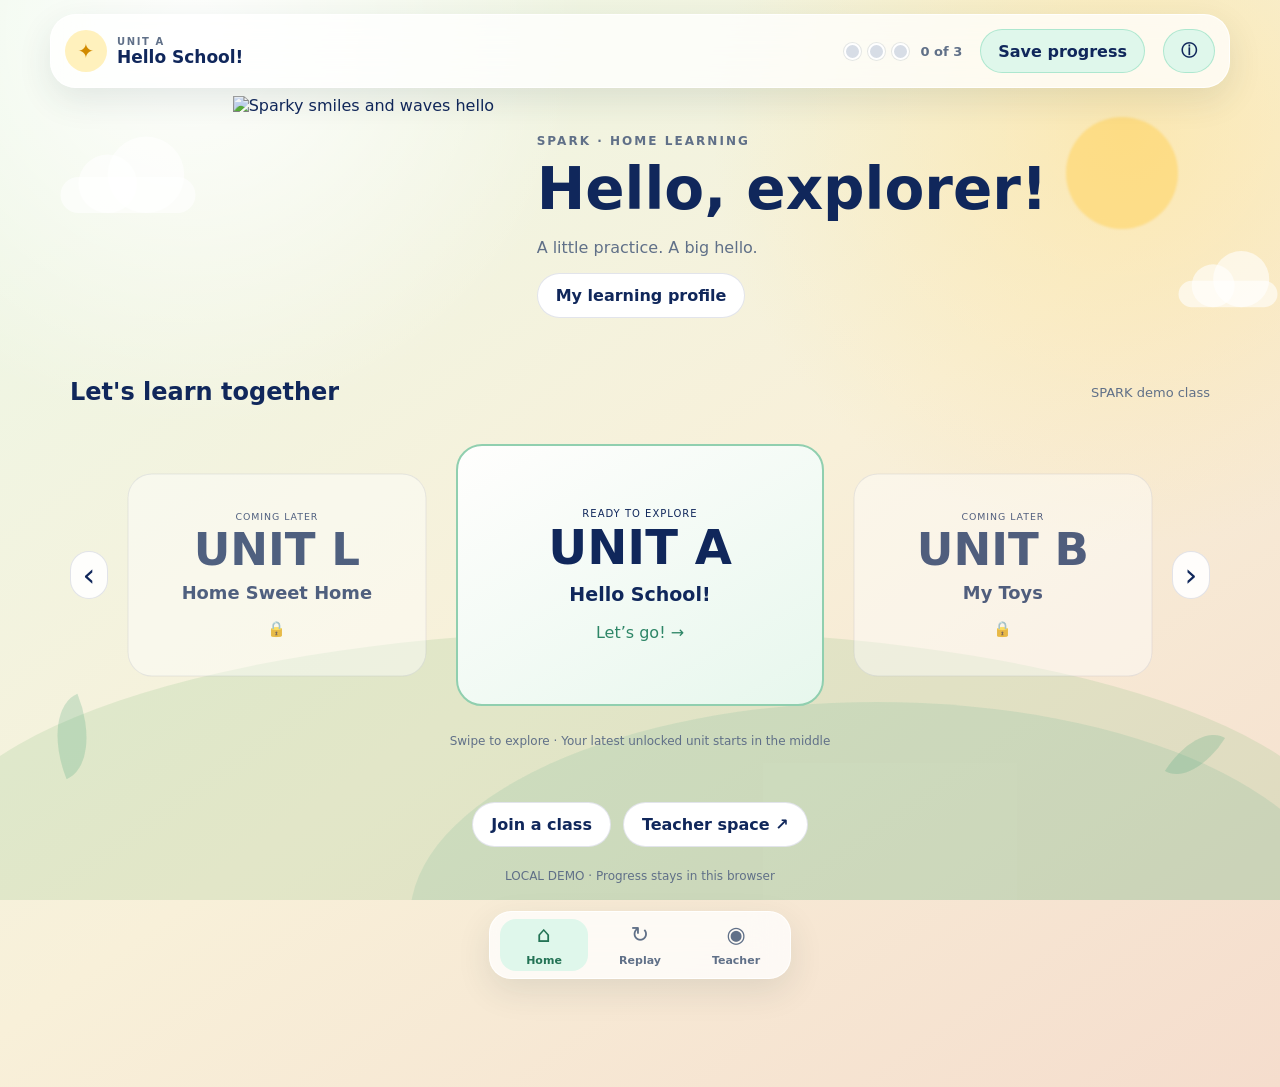
==== index.html @ 24f7409f "Publish SPARK Unit A home-learning demo" ====
<!doctype html>
<html lang="en">
<head>
  <meta charset="utf-8">
  <meta name="viewport" content="width=device-width, initial-scale=1">
  <meta name="theme-color" content="#eef8ef">
  <title>SPARK — Learn with Sparky</title>
  <link rel="stylesheet" href="styles.css">
</head>
<body>
  <main id="app" class="app" data-view="home">
    <div class="world" aria-hidden="true">
      <span class="sun"></span>
      <span class="cloud cloud-one"></span>
      <span class="cloud cloud-two"></span>
      <span class="leaf leaf-one"></span>
      <span class="leaf leaf-two"></span>
    </div>

    <header class="top-rail">
      <button id="backButton" class="icon-button back-button is-hidden" type="button" aria-label="Back to mission">←</button>
      <div class="unit-lockup">
        <span class="spark-dot" aria-hidden="true">✦</span>
        <div>
          <small>UNIT A</small>
          <strong>Hello School!</strong>
        </div>
      </div>
      <div class="mission-progress" aria-label="Mission progress">
        <div id="progressDots" class="progress-dots"></div>
        <span id="progressText">0 of 3</span>
      </div>
      <button id="saveProgressButton" class="level-pill" type="button">Save progress</button>
      <button id="levelButton" class="level-pill" type="button" aria-haspopup="dialog">ⓘ</button>
    </header>

    <div id="appStatus" class="app-status" role="status" aria-live="polite"></div>
    <section id="welcomeView" class="view welcome-view is-hidden" aria-labelledby="welcomeTitle">
      <div class="welcome-hero">
        <img src="assets/sparky_wave.png" alt="Sparky smiles and waves hello" class="welcome-sparky">
        <div><p class="eyebrow">SPARK · HOME LEARNING</p><h1 id="welcomeTitle">Hello, explorer!</h1><p>A little practice. A big hello.</p><button id="learnerButton" class="soft-button" type="button">My learning profile</button></div>
      </div>
      <div class="unit-section-heading"><h2>Let's learn together</h2><span id="classBadge">My practice</span></div>
      <div class="carousel-shell"><button id="previousUnit" class="carousel-arrow" aria-label="Previous unit">‹</button><div id="unitCarousel" class="unit-carousel" aria-label="Choose a unit"></div><button id="nextUnit" class="carousel-arrow" aria-label="Next unit">›</button></div>
      <p class="carousel-help">Swipe to explore · Your latest unlocked unit starts in the middle</p>
      <p id="unitNotice" class="subtle-note" role="status"></p>
      <div class="welcome-actions"><button id="joinClassButton" class="soft-button">Join a class</button><button id="teacherButton" class="soft-button">Teacher space ↗</button></div>
      <p class="demo-caption">LOCAL DEMO · Progress stays in this browser</p>
    </section>

    <section id="homeView" class="view home-view" aria-labelledby="homeTitle">
      <div class="mission-heading">
        <p class="eyebrow">UNIT A · HELLO SCHOOL!</p>
        <h1 id="homeTitle">What shall we<br>explore today?</h1>
        <p>Listen, look and speak. You can choose any activity first.</p>
      </div>

      <div class="zone-grid" aria-label="Unit A learning zones">
        <button class="zone-card zone-sound" type="button" data-open-view="sound">
          <span class="zone-number">1</span>
          <span class="zone-icon letter-icon" aria-hidden="true">N<span>n</span></span>
          <span class="zone-copy"><strong>Letters &amp; sounds</strong><small>Meet · listen · discover</small></span>
          <span class="zone-go">Start <span aria-hidden="true">→</span></span>
        </button>

        <button class="zone-card zone-word" type="button" data-open-view="wordReview">
          <span class="zone-number">2</span>
          <span class="mini-objects" aria-hidden="true">
            <img src="assets/book.png" alt="">
            <img src="assets/pencil.png" alt="">
            <img src="assets/bag.png" alt="">
          </span>
          <span class="zone-copy"><strong>Vocabulary</strong><small>Listen + find + say</small></span>
          <span class="zone-go">Start <span aria-hidden="true">→</span></span>
        </button>

        <button class="zone-card zone-talk" type="button" data-open-view="talk">
          <span class="zone-number">3</span>
          <img class="zone-sparky" src="assets/sparky_wave.png" alt="">
          <span class="zone-copy"><strong>Talk with Sparky</strong><small>Listen + speak + build</small></span>
          <span class="zone-go">Start <span aria-hidden="true">→</span></span>
        </button>
      </div>

      <div class="home-note"><span aria-hidden="true">☀</span> Short practice. Gentle feedback. No scores.</div>
    </section>

    <section id="soundView" class="view lesson-view is-hidden" aria-label="Letters and sounds">
      <div id="lettersWorkspace"></div>
      <div class="lesson-heading">
        <p class="eyebrow">STEP 1 OF 3</p>
        <h2 id="soundTitle">Sound Lab</h2>
        <p>Listen. Is it the letter name or the letter sound?</p>
      </div>
      <div class="task-surface sound-surface">
        <div class="sound-hero" aria-label="Uppercase N and lowercase n"><span class="letter-tile">N</span><span class="letter-tile letter-tile-lower">n</span></div>
        <div class="nest-cue" aria-label="A bird nest with three eggs" role="img">
          <svg viewBox="0 0 160 118" aria-hidden="true">
            <ellipse cx="58" cy="42" rx="19" ry="28" fill="#eaf7ff" stroke="#8fc8e8" stroke-width="4" transform="rotate(-10 58 42)"/>
            <ellipse cx="82" cy="37" rx="19" ry="29" fill="#fff8dc" stroke="#e6c96c" stroke-width="4"/>
            <ellipse cx="106" cy="43" rx="19" ry="28" fill="#eff7e8" stroke="#94c57a" stroke-width="4" transform="rotate(10 106 43)"/>
            <path d="M19 58 Q80 102 141 58 Q132 108 80 109 Q28 108 19 58Z" fill="#b66d35" stroke="#7f4725" stroke-width="5" stroke-linejoin="round"/>
            <path d="M25 65 Q79 91 136 64 M30 76 Q80 101 130 75 M39 88 Q81 105 121 87" fill="none" stroke="#e2a25b" stroke-width="6" stroke-linecap="round"/>
            <path d="M16 70 L50 55 M15 87 L53 72 M144 68 L111 55 M145 86 L108 73" fill="none" stroke="#7f4725" stroke-width="5" stroke-linecap="round"/>
          </svg>
          <b>nest</b>
        </div>
        <audio id="soundAudio" src="assets/phoneme_n.m4a" preload="auto"></audio>
        <button id="soundPromptButton" class="round-action listen-action" type="button"><span aria-hidden="true">🔊</span><strong>Listen</strong></button>
        <p id="soundPrompt" class="task-prompt">Tap Listen, then choose.</p>
        <div class="answer-row">
          <button class="answer-button" type="button" data-sound-answer="name"><span aria-hidden="true">👁</span><strong>Letter name</strong></button>
          <button class="answer-button" type="button" data-sound-answer="sound"><span aria-hidden="true">👂</span><strong>Letter sound</strong></button>
        </div>
        <div id="soundFeedback" class="feedback" role="status">We can try together.</div>
      </div>
    </section>

    <section id="wordReviewView" class="view word-review-view is-hidden" aria-labelledby="wordReviewTitle">
      <div class="word-review-heading">
        <p class="eyebrow">STEP 2 OF 3 · LOOK &amp; LISTEN</p>
        <h2 id="wordReviewTitle">Explore our school words</h2>
        <p id="wordReviewInstruction">Choose a picture to look inside.</p>
      </div>
      <div id="wordGroupChoices" class="word-group-choices" aria-label="Two word groups"></div>
      <button id="wordResumeButton" class="soft-button word-resume is-hidden" type="button">Continue where I left off →</button>
      <div id="wordGroupDetail" class="word-group-detail is-hidden">
        <div class="word-group-detail-top">
          <button id="wordGroupsBackButton" class="soft-button" type="button">← Both pictures</button>
          <div>
            <h3 id="wordGroupTitle">In my bag</h3>
          </div>
        </div>
        <div class="word-group-detail-body">
          <div id="wordGroupScene" class="word-group-scene"></div>
          <div id="wordReviewGrid" class="word-review-grid" aria-label="Words in this picture"></div>
        </div>
        <div class="word-review-action">
          <button id="startWordPracticeButton" class="primary-button" type="button">Let's practice! <span aria-hidden="true">→</span></button>
        </div>
      </div>
    </section>

    <section id="wordView" class="view lesson-view is-hidden" aria-labelledby="wordTitle">
      <div class="lesson-heading">
        <p class="eyebrow">STEP 2 OF 3</p>
        <h2 id="wordTitle">Vocabulary</h2>
        <p>Listen and find the picture.</p>
      </div>
      <div class="task-surface word-surface">
        <div class="practice-topline"><button id="wordPracticeBackButton" class="soft-button" type="button">← Both pictures</button><span id="wordSaveStatus" role="status"></span></div>
        <p id="wordRoundStatus" class="round-status">SET 1 OF 4 · WORD 1 OF 3</p>
        <button id="wordPromptButton" class="round-action word-listen" type="button"><span aria-hidden="true">🔊</span><strong>Listen</strong></button>
        <p id="wordPrompt" class="task-prompt">Listen, then tap the picture. Tap Listen to hear it again.</p>
        <div id="pictureOptions" class="picture-options" aria-label="Picture choices"></div>
        <div id="wordReveal" class="word-reveal is-hidden">
          <div class="word-reveal-picture"><img id="wordRevealImage" src="assets/book.png" alt="A bound book"><span class="word-success-tick" aria-hidden="true">✓</span></div>
          <strong id="wordRevealText">book</strong>
          <div class="word-record-controls">
            <button id="wordRecordButton" class="record-button" type="button"><span aria-hidden="true">●</span><strong>Record my word</strong></button>
            <button id="wordPlayRecordingButton" class="soft-button is-hidden" type="button">Play my voice</button>
            <span id="wordRecordStatus" role="status"></span>
          </div>
        </div>
        <div id="wordFeedback" class="feedback" role="status">Listen and find.</div>
        <button id="nextWordButton" class="soft-button word-next is-hidden" type="button">Next word <span aria-hidden="true">→</span></button>
        <button id="backToPicturesButton" class="soft-button word-next is-hidden" type="button">← See both pictures</button>
      </div>
    </section>

    <section id="talkView" class="view lesson-view is-hidden" aria-labelledby="talkTitle">
      <div class="lesson-heading">
        <p class="eyebrow">STEP 3 OF 3</p>
        <h2 id="talkTitle">Talk with Sparky</h2>
        <p>Look and listen. Then speak and build the answer.</p>
      </div>
      <div class="task-surface talk-surface">
        <div id="talkIntroStage" class="talk-stage">
          <div id="talkVideoChoices" class="talk-video-choices">
            <button class="talk-video-card" data-talk-frame="what"><video src="assets/talk_what.mp4#t=0.1" muted playsinline preload="metadata" tabindex="-1"></video><strong>What is it?</strong><span>It's a … <b>→</b></span></button>
            <button class="talk-video-card" data-talk-frame="not"><video src="assets/talk_not.mp4#t=0.1" muted playsinline preload="metadata" tabindex="-1"></video><strong>Help Sparky!</strong><span>It's not a … <b>→</b></span></button>
          </div>
          <div id="talkVideoDetail" class="is-hidden">
          <button id="backToVideos" class="soft-button">← Both videos</button>
          <video id="talkLessonVideo" class="talk-lesson-video" controls playsinline preload="metadata"></video>
          <div class="conversation-bubbles">
            <button id="questionBubble" class="speech-bubble dragon-bubble" type="button">What is it? <span aria-hidden="true">🔊</span></button>
            <button id="answerBubble" class="speech-bubble child-bubble" type="button">It's a book. <span aria-hidden="true">🔊</span></button>
          </div>
          <button id="playConversationButton" class="soft-button" type="button">🔊 Hear the conversation</button>
          <button id="startTalkQuestionButton" class="primary-button" type="button">Let's answer! →</button>
          </div>
        </div>
        <div id="talkQuestionStage" class="talk-stage is-hidden">
          <button id="talkQuestionBackButton" class="soft-button talk-stage-back" type="button">← Conversation</button>
          <p id="talkRoundStatus" class="eyebrow">WORD 1 OF 6 · LISTEN &amp; SPEAK</p>
          <h3 id="talkQuestionTitle">What is it?</h3>
          <img id="talkItemImage" class="talk-item-image" src="assets/book.png" alt="A bound book">
          <button id="replayTalkQuestionButton" class="soft-button" type="button">🔊 Hear the question again</button>
          <div id="talkQuestionRecordPanel" class="record-panel is-hidden">
            <button id="recordButton" class="record-button" type="button"><span aria-hidden="true">●</span><strong>Record my turn</strong></button>
            <button id="playRecordingButton" class="soft-button is-hidden" type="button">Play my voice</button>
          </div>
          <div class="talk-help"><button id="talkHintButton" class="hint-button" type="button" aria-label="Show a speaking hint" aria-expanded="false">💡</button><span id="talkHintText" class="is-hidden">It's a book.</span></div>
          <p id="recordStatus" class="talk-record-status" role="status"></p>
          <button id="startTalkBuilderButton" class="primary-button is-hidden" type="button">Build the answer →</button>
        </div>
        <div id="talkBuilderStage" class="talk-stage is-hidden">
          <button id="talkBuilderBackButton" class="soft-button talk-stage-back" type="button">← Speaking practice</button>
          <p id="talkBuilderRoundStatus" class="eyebrow">WORD 1 OF 6 · BUILD THE ANSWER</p>
          <div class="sentence-builder">
            <p id="talkBuilderPrompt">What is it?</p>
            <div id="sentenceLine" class="sentence-line" aria-live="polite"><span>Tap the words in order</span></div>
            <div id="chunkBank" class="chunk-bank">
              <button type="button" data-chunk="book.">book.</button>
              <button type="button" data-chunk="It's">It's</button>
              <button type="button" data-chunk="a">a</button>
            </div>
          </div>
          <div id="talkFeedback" class="feedback" role="status">Put the words in order.</div>
          <button id="talkNextButton" class="primary-button is-hidden" type="button">Next picture →</button>
        </div>
      </div>
    </section>

    <section id="completeView" class="view complete-view is-hidden" aria-labelledby="completeTitle">
      <div class="complete-card">
        <span class="complete-spark" aria-hidden="true">✦</span>
        <p class="eyebrow">UNIT A · HOME PRACTICE</p>
        <h2 id="completeTitle">Mission complete!</h2>
        <p>You listened, looked, built and spoke.</p>
        <div class="complete-badges"><span>N /n/</span><span>book</span><span>It's a book.</span></div>
        <button id="restartButton" class="primary-button" type="button">Practise again</button>
      </div>
    </section>

    <footer class="bottom-rail">
      <button type="button" data-nav="home" class="nav-button is-active"><span aria-hidden="true">⌂</span><small>Home</small></button>
      <button id="replayButton" type="button" class="nav-button"><span aria-hidden="true">↻</span><small>Replay</small></button>
      <button id="parentButton" type="button" class="nav-button"><span aria-hidden="true">◉</span><small>Teacher</small></button>
    </footer>

    <dialog id="infoDialog" class="info-dialog">
      <form method="dialog">
        <button class="dialog-close" type="submit" aria-label="Close">×</button>
        <p class="eyebrow">PROTOTYPE NOTE</p>
        <h2>About this demo</h2>
        <p>Progress, classes and recordings stay in this browser. Class codes demonstrate joining here; they do not sync other devices. Recordings can be reviewed by a teacher on this device. AI speaking scores are not enabled.</p>
        <p>Letter names need Chrome with Google UK English Male. Sounds use DOL recordings. Words and sentences use ElevenLabs. Videos retain their original supplied soundtrack. New voice files await listening review.</p>
        <button class="primary-button" type="submit">Got it</button>
      </form>
    </dialog>
    <dialog id="teacherDialog" class="teacher-dialog"><button id="closeTeacher" class="dialog-close" aria-label="Close teacher space">×</button><div id="teacherWorkspace"></div></dialog>
    <dialog id="profileDialog" class="info-dialog"><form id="profileForm"><button type="button" id="closeProfile" class="dialog-close" aria-label="Close">×</button><p class="eyebrow">LOCAL DEMO PROFILE</p><h2>Ready to explore?</h2><label>Your name<input id="learnerName" maxlength="40" required autocomplete="off" placeholder="e.g. Alex"></label><label>Class code <small>(optional)</small><input id="learnerClassCode" maxlength="12" autocomplete="off" placeholder="Ask your teacher"></label><p id="profileError" role="status"></p><p class="subtle-note">Use demo names only. Profiles and classes stay on this device.</p><button class="primary-button" type="submit">Let's go!</button></form></dialog>
  </main>

  <script defer src="audio_catalog.js"></script>
  <script defer src="demo.js"></script>
  <script defer src="app.js"></script>
</body>
</html>
---- styles.css ----
:root {
  --ink: #10275b;
  --muted: #607088;
  --cream: #fffaf0;
  --paper: rgba(255, 255, 255, .9);
  --mint: #50c99a;
  --mint-soft: #dff7eb;
  --sky: #5cb5ee;
  --sky-soft: #e2f4ff;
  --gold: #f4be3f;
  --gold-soft: #fff1bd;
  --coral: #ff6f68;
  --coral-soft: #ffe3df;
  --line: rgba(16, 39, 91, .12);
  --shadow: 0 22px 56px rgba(52, 74, 76, .14);
  --rail-height: 74px;
}

/* V2: welcome, grouped learning, and local teacher review. */
.app-status { position: relative; z-index: 2; margin: 0 auto 8px; max-width: 1050px; text-align:center; color:#28795d; font-size:13px; }
.app-status:empty { display:none; }
.app-status.is-error { color:#a23b35; padding:10px; border-radius:12px; background:#fff0e9; }
.welcome-view { display:flex; flex-direction:column; max-width:1140px; margin:auto; gap:12px; }
.welcome-hero { display:flex; justify-content:center; align-items:center; gap:24px; }
.welcome-sparky { width:clamp(160px,24vw,280px); height:260px; object-fit:contain; }
.welcome-hero h1 { font-size:clamp(32px,5vw,58px); line-height:1.1; margin:10px 0; }
.welcome-hero p { color:var(--muted); }
.unit-section-heading { display:flex; align-items:center; justify-content:space-between; gap:15px; }
.unit-section-heading h2 { font-size:24px; margin:10px 0; }
#classBadge { font-size:13px; color:var(--muted); }
.carousel-shell { display:flex; gap:10px; align-items:center; }
.carousel-arrow { flex:0 0 38px; width:38px; height:48px; border:1px solid var(--line); border-radius:24px; color:var(--ink); background:var(--paper); font-size:32px; cursor:pointer; }
.unit-carousel { flex:1; min-width:0; display:grid; grid-template-columns:1fr 1.16fr 1fr; gap:20px; align-items:center; padding-block:16px; touch-action:pan-y; }
.unit-card { color:var(--ink); border:1px solid var(--line); border-radius:26px; background:rgba(255,255,255,.6); min-height:216px; padding:22px 12px; display:flex; flex-direction:column; align-items:center; justify-content:center; cursor:pointer; opacity:.72; transform:scale(.94); transition:transform .25s,background .25s; }
.unit-card.is-center { opacity:1; min-height:262px; transform:scale(1); background:linear-gradient(150deg,#fffefd,#e7f7ed); border:2px solid #90cfaf; }
.unit-card.is-locked.is-center { border-color:#c8cfd5; background:#f1f2ed; }
.unit-card-status { font-size:10px; letter-spacing:1px; }
.unit-card>strong { font-size:48px; font-weight:600; line-height:1.2; white-space:nowrap; }
.unit-card h3 { font-size:19px; margin:6px 0 18px; }
.unit-card>span:last-child { color:#2e8667; }
.carousel-help,.demo-caption { text-align:center; margin:0; font-size:12px; color:var(--muted); }
.welcome-actions { display:flex; gap:12px; justify-content:center; margin:10px 0; }
.subtle-note { color:var(--muted); font-size:13px; line-height:1.5; }
#unitNotice { text-align:center; min-height:20px; margin:0; }
.zone-sparky { height:180px; width:180px; object-fit:contain; }
@media(min-width:800px) and (max-height:850px) {
  .welcome-view { gap:6px; }
  .welcome-sparky { height:170px; width:200px; }
  .welcome-hero h1 { font-size:44px; }
  .unit-carousel { padding-block:6px; }
  .unit-card { min-height:160px; padding:12px; }
  .unit-card.is-center { min-height:190px; }
  .unit-card>strong { font-size:48px; }
  .unit-card h3 { margin-bottom:10px; }
  .welcome-actions { margin:4px; }
}
#soundView { display:block; }
#soundView > :not(#lettersWorkspace) { display:none; }
#lettersWorkspace { max-width:1050px; margin:auto; }
#lettersWorkspace>.lesson-heading { text-align:center; margin-bottom:20px; }
.letter-grid { display:grid; grid-template-columns:repeat(4,minmax(0,1fr)); gap:18px; margin-top:30px; }
.letter-choice { min-height:165px; background:var(--paper); border:1px solid var(--line); border-radius:24px; color:var(--ink); display:flex; flex-direction:column; justify-content:center; gap:15px; cursor:pointer; }
.letter-choice strong { font-size:58px; font-weight:600; }
.letter-choice strong span { margin-left:12px; color:#438c86; }
.letter-choice small { color:var(--muted); }
.phonics-card { display:flex; flex-direction:column; align-items:center; gap:22px; margin:22px auto; padding:36px 24px; background:rgba(255,255,255,.72); border:1px solid white; border-radius:30px; text-align:center; }
.phonics-card .sound-hero { display:flex; gap:28px; font-size:110px; font-weight:600; }
.phonics-card h3 { margin:0; font-size:28px; }
.letter-audio-actions { display:flex; gap:14px; flex-wrap:wrap; justify-content:center; }
.letter-options { display:grid; grid-template-columns:repeat(3,minmax(0,1fr)); gap:18px; width:min(650px,100%); }
.letter-option { min-height:120px; border-radius:24px; border:2px solid var(--line); background:#fff; color:var(--ink); font-size:32px; cursor:pointer; }
.letter-option.is-correct { background:var(--mint-soft); border-color:var(--mint); color:#207052; }
.letter-option.is-wrong-shake { border-color:#e45b60; background:#ffe8e8; animation:wrong-picture-shake .44s ease-in-out both; }
.phonics-card .round-action { background:#389bcf; }
.letter-option:disabled { opacity:1; }
#talkView { display:block; max-width:1100px; margin:auto; }
#talkView>.lesson-heading { text-align:center; margin-bottom:22px; }
#talkView>.lesson-heading > p:last-child { margin-inline:auto; max-width:550px; }
#talkView>.lesson-heading h2 { font-size:clamp(32px,4vw,48px); }
#talkView .talk-surface { min-height:0; padding:24px; }
.chunk-bank,.sentence-line { flex-wrap:wrap; }
.zone-card>.zone-sparky { align-self:center; justify-self:center; }
@media(max-width:650px) { .zone-card>.zone-sparky { grid-column:1; grid-row:1 / 3; width:110px; height:150px; } }
.talk-video-choices { display:grid; grid-template-columns:1fr 1fr; gap:24px; width:100%; }
.talk-video-card { padding:10px; border:1px solid var(--line); border-radius:24px; background:#fff; display:flex; flex-direction:column; gap:10px; color:var(--ink); cursor:pointer; text-align:left; overflow:hidden; }
.talk-video-card video { display:block; width:100%; aspect-ratio:4/3; object-fit:cover; border-radius:16px; pointer-events:none; background:#eee8d7; }
.talk-video-card strong { padding-inline:10px; font-size:24px; }
.talk-video-card span { padding:0 10px 14px; color:var(--muted); }
.talk-video-card span b { float:right; }
#talkVideoDetail { width:100%; display:flex; flex-direction:column; gap:18px; align-items:center; }
#backToVideos { align-self:flex-start; }
.talk-lesson-video { width:100%; max-height:480px; border-radius:20px; background:#15283d; }
.conversation-bubbles { gap:20px; width:100%; }
.speech-bubble { max-width:60%; }
.teacher-dialog { color:var(--ink); width:min(920px,94vw); max-height:88dvh; overflow:auto; border:1px solid var(--line); border-radius:26px; padding:34px; background:#f6faf6; }
dialog::backdrop { background:rgba(18,37,57,.35); backdrop-filter:blur(7px); }
.teacher-dialog h2 { font-size:30px; }
.teacher-toolbar { display:flex; align-items:end; gap:16px; margin:24px 0; }
.teacher-toolbar label { flex:1; }
dialog label { display:flex; flex-direction:column; gap:8px; margin-bottom:16px; color:var(--ink); }
dialog input,dialog select { min-width:0; font:inherit; color:var(--ink); padding:12px; border-radius:12px; border:1px solid var(--line); background:#fff; }
.class-code { display:flex; justify-content:space-between; align-items:center; gap:20px; padding:18px 22px; background:#e0f4e9; border-radius:18px; }
.class-code small,.class-code strong { display:block; }
.class-code strong { font-size:28px; letter-spacing:3px; }
.teacher-units { padding:18px 0; border-bottom:1px solid var(--line); }
.teacher-units summary { cursor:pointer; }
dialog .unlock-row { display:flex; flex-direction:row; align-items:center; margin-top:18px; }
.learner-row { width:100%; display:grid; grid-template-columns:1fr 2fr auto; gap:15px; align-items:center; background:#fff; color:var(--ink); border:1px solid var(--line); border-radius:14px; padding:16px; margin-bottom:8px; cursor:pointer; text-align:left; }
.learner-row span { font-size:13px; }
.work-row { display:grid; grid-template-columns:1fr auto; gap:8px; padding:14px 0; border-bottom:1px solid var(--line); font-size:13px; }
.work-row small { grid-column:1 / -1; color:var(--muted); }
.teacher-dialog .dialog-close { position:sticky; top:0; float:right; }
@media(max-width:650px) {
  .welcome-hero { gap:4px; } .welcome-sparky { width:130px; height:180px; } .welcome-hero h1 { font-size:30px; }
  .welcome-hero .eyebrow { font-size:10px; } .welcome-hero p { font-size:14px; }
  .unit-section-heading h2 { font-size:19px; } .unit-section-heading { align-items:start; flex-direction:column; gap:0; }
  .carousel-shell { gap:2px; } .carousel-arrow { flex-basis:24px; width:24px; font-size:24px; }
  .unit-carousel { gap:5px; } .unit-card { padding:14px 4px; border-radius:16px; min-height:175px; }
  .unit-card.is-center { min-height:205px; } .unit-card>strong { font-size:clamp(16px,4.5vw,28px); }
  .unit-card h3 { font-size:12px; } .unit-card-status { font-size:7px; letter-spacing:0; } .unit-card>span:last-child { font-size:12px; }
  .letter-grid { grid-template-columns:repeat(3,minmax(0,1fr)); gap:10px; } .letter-choice { min-height:125px; } .letter-choice strong { font-size:40px; }
  .phonics-card { padding:25px 12px; } .phonics-card h3 { font-size:23px; } .letter-options { gap:8px; } .letter-option { min-height:90px; font-size:24px; }
  .talk-video-choices { gap:10px; } .talk-video-card { border-radius:16px; padding:7px; } .talk-video-card strong { font-size:17px; padding:0 4px; } .talk-video-card span { padding:0 4px 8px; font-size:12px; }
  .teacher-dialog { padding:20px; } .teacher-toolbar { flex-wrap:wrap; } .learner-row { grid-template-columns:1fr; gap:5px; } .class-code { padding:14px; gap:10px; } .class-code strong { font-size:22px; }
  .work-row { grid-template-columns:1fr; } .speech-bubble { font-size:16px; }
}

* { box-sizing: border-box; }

html,
body {
  min-width: 320px;
  min-height: 100%;
  margin: 0;
  background: #eaf6e8;
  color: var(--ink);
  font-family: "Avenir Next", Avenir, Nunito, system-ui, -apple-system, sans-serif;
}

button { font: inherit; }

button:focus-visible {
  outline: 4px solid rgba(16, 39, 91, .23);
  outline-offset: 3px;
}

.app {
  position: relative;
  min-height: 100dvh;
  overflow: hidden;
  padding: calc(var(--rail-height) + 22px) clamp(18px, 4vw, 64px) calc(var(--rail-height) + 34px);
  background:
    radial-gradient(circle at 15% 3%, rgba(255,255,255,.95), transparent 26%),
    radial-gradient(circle at 88% 12%, rgba(255,225,146,.55), transparent 28%),
    linear-gradient(145deg, #ebf8e8 0%, #f8f0d9 52%, #f5ddcd 100%);
}

.world { position: fixed; inset: 0; overflow: hidden; pointer-events: none; }

.world::before,
.world::after {
  content: "";
  position: absolute;
  left: -5%;
  right: -5%;
  bottom: -18%;
  height: 48%;
  border-radius: 50% 50% 0 0;
  background: rgba(129, 190, 124, .18);
}

.world::after { bottom: -26%; left: 32%; background: rgba(79, 172, 138, .14); }

.sun {
  position: absolute;
  top: 13%;
  right: 8%;
  width: 112px;
  aspect-ratio: 1;
  border-radius: 50%;
  background: rgba(255, 213, 101, .58);
  filter: blur(1px);
  animation: breathe 5s ease-in-out infinite;
}

.cloud { position: absolute; width: 180px; height: 48px; border-radius: 999px; background: rgba(255,255,255,.6); }
.cloud::before, .cloud::after { content: ""; position: absolute; bottom: 0; border-radius: 50%; background: inherit; }
.cloud::before { width: 78px; height: 78px; left: 24px; }
.cloud::after { width: 102px; height: 102px; right: 15px; }
.cloud-one { top: 19%; left: 3%; transform: scale(.75); }
.cloud-two { top: 30%; right: -3%; transform: scale(.55); }

.leaf { position: absolute; width: 42px; height: 75px; border-radius: 100% 0 100% 0; background: rgba(52, 156, 109, .2); }
.leaf-one { left: 4%; bottom: 14%; transform: rotate(-22deg); }
.leaf-two { right: 5%; bottom: 12%; transform: rotate(32deg) scale(.8); }

.top-rail,
.bottom-rail {
  position: fixed;
  z-index: 20;
  left: 50%;
  display: flex;
  align-items: center;
  border: 1px solid rgba(255,255,255,.85);
  background: rgba(255,255,255,.76);
  box-shadow: 0 12px 34px rgba(37, 62, 67, .11);
  backdrop-filter: blur(18px);
}

.top-rail {
  top: 14px;
  width: min(1180px, calc(100% - 28px));
  min-height: var(--rail-height);
  justify-content: space-between;
  gap: 18px;
  padding: 10px 14px;
  border-radius: 26px;
  transform: translateX(-50%);
}

.bottom-rail {
  bottom: 14px;
  min-width: 330px;
  justify-content: center;
  gap: 8px;
  padding: 7px 10px;
  border-radius: 22px;
  transform: translateX(-50%);
}

/* Navigation occupies its own space; it cannot cover Next or recording actions. */
.app .bottom-rail { position:relative; left:auto; bottom:auto; transform:none; width:fit-content; min-width:0; margin:28px auto 0; }
html { scroll-padding-top:110px; scroll-padding-bottom:30px; }

.unit-lockup { display: flex; align-items: center; gap: 10px; min-width: 190px; }
.unit-lockup small, .unit-lockup strong { display: block; }
.unit-lockup small { color: var(--muted); font-size: 10px; font-weight: 700; letter-spacing: .16em; }
.unit-lockup strong { font-size: 17px; font-weight: 600; }
.spark-dot { display: grid; place-items: center; width: 42px; height: 42px; border-radius: 50%; background: var(--gold-soft); color: #d18a00; font-size: 20px; }

.icon-button,
.level-pill,
.time-pill { min-height: 44px; border-radius: 999px; }
.icon-button { min-width: 44px; border: 1px solid var(--line); background: white; color: var(--ink); font-size: 24px; cursor: pointer; }
.time-pill { display: flex; align-items: center; gap: 7px; padding: 0 16px; background: var(--gold-soft); color: var(--ink); }
.level-pill { padding: 0 17px; border: 1px solid rgba(80,201,154,.35); background: var(--mint-soft); color: var(--ink); font-weight: 600; cursor: pointer; }

.mission-progress { display: flex; align-items: center; gap: 12px; margin-left: auto; }
.mission-progress > span { color: var(--muted); font-size: 13px; font-weight: 700; }
.progress-dots { display: flex; gap: 7px; }
.progress-dot { width: 17px; height: 17px; border: 2px solid white; border-radius: 50%; background: #d7dde6; box-shadow: 0 0 0 1px rgba(16,39,91,.1); transition: background .2s ease, transform .2s ease; }
.progress-dot.is-complete { background: var(--mint); transform: scale(1.05); }

.view { position: relative; z-index: 2; width: min(1180px, 100%); min-height: calc(100dvh - 204px); margin: 0 auto; }
.is-hidden { display: none !important; }

.home-view { display: flex; flex-direction: column; justify-content: center; gap: 20px; }
.mission-heading { text-align: center; }
.eyebrow { margin: 0 0 10px; color: #268663; font-size: 12px; font-weight: 700; letter-spacing: .17em; }
.mission-heading h1 { margin: 0 auto; max-width: 900px; font-size: clamp(42px, 4.6vw, 62px); font-weight: 600; letter-spacing: -.05em; line-height: .96; }
.mission-heading > p:last-child { max-width: 600px; margin: 12px auto 0; color: var(--muted); font-size: 17px; line-height: 1.5; }

.zone-grid { display: grid; grid-template-columns: repeat(3, 1fr); gap: 16px; }
.zone-card {
  position: relative;
  min-height: 350px;
  display: flex;
  flex-direction: column;
  align-items: center;
  justify-content: space-between;
  gap: 16px;
  padding: 24px 18px 20px;
  overflow: hidden;
  border: 1px solid rgba(255,255,255,.85);
  border-radius: 34px;
  box-shadow: var(--shadow);
  color: var(--ink);
  cursor: pointer;
  transition: transform .2s ease, border-color .2s ease;
}
.zone-card:hover { transform: translateY(-7px); }
.zone-card::after { content: ""; position: absolute; inset: 8px; border: 1px solid rgba(255,255,255,.65); border-radius: 27px; pointer-events: none; }
.zone-sound { background: linear-gradient(160deg, #e8faef, #bdebd2); }
.zone-word { background: linear-gradient(160deg, #fff8d7, #ffe39b); }
.zone-talk { background: linear-gradient(160deg, #edf8ff, #bfe6ff); }
.zone-number { align-self: flex-start; display: grid; place-items: center; width: 31px; height: 31px; border-radius: 50%; background: rgba(255,255,255,.76); font-size: 13px; font-weight: 700; }
.zone-copy { display: grid; gap: 4px; text-align: center; }
.zone-copy strong { font-size: clamp(23px, 2.1vw, 31px); font-weight: 600; letter-spacing: -.04em; }
.zone-copy small { color: var(--muted); font-size: 13px; }
.zone-go { width: 100%; min-height: 48px; display: flex; align-items: center; justify-content: center; gap: 10px; border-radius: 16px; background: rgba(255,255,255,.72); font-size: 15px; font-weight: 700; }
.letter-icon { display: flex; align-items: baseline; gap: 10px; color: var(--ink); font-size: 102px; font-weight: 700; letter-spacing: 0; line-height: 1; }
.letter-icon span { font-size: 79px; }

.mini-objects { height: 125px; display: flex; align-items: center; justify-content: center; }
.mini-objects img { width: 83px; height: 105px; object-fit: contain; filter: drop-shadow(0 12px 10px rgba(32,46,56,.08)); }
.mini-objects img:nth-child(2) { width: 60px; transform: rotate(5deg) translateY(8px); }
.mini-objects img:nth-child(3) { width: 90px; }

.dragon-mini { position: relative; width: 124px; height: 126px; border-radius: 47% 47% 45% 45%; background: #55cba6; border: 4px solid rgba(16,39,91,.08); }
.dragon-mini::before, .dragon-mini::after { content: ""; position: absolute; top: 34px; width: 28px; height: 37px; border-radius: 50%; background: white; border: 2px solid rgba(16,39,91,.08); }
.dragon-mini::before { left: 32px; } .dragon-mini::after { right: 32px; }
.dragon-mini i::before, .dragon-mini i::after { content: ""; position: absolute; top: 46px; width: 11px; height: 15px; border-radius: 50%; background: var(--ink); z-index: 1; }
.dragon-mini i::before { left: 41px; } .dragon-mini i::after { right: 41px; }
.dragon-mini b::before, .dragon-mini b::after { content: ""; position: absolute; top: -16px; width: 29px; height: 40px; border-radius: 70% 10% 70% 10%; background: var(--gold); }
.dragon-mini b::before { left: 22px; transform: rotate(-31deg); } .dragon-mini b::after { right: 22px; transform: rotate(121deg); }
.dragon-mini em { position: absolute; left: 50%; bottom: 30px; width: 45px; height: 24px; border-bottom: 5px solid white; border-radius: 50%; transform: translateX(-50%); }

.home-note { display: flex; justify-content: center; gap: 8px; color: var(--muted); font-size: 13px; }

.word-review-view { padding: 22px 0 44px; }
.word-review-heading { text-align: center; }
.word-review-heading h2 { margin: 0; font-size: clamp(34px, 4vw, 54px); font-weight: 600; letter-spacing: -.045em; }
.word-review-heading > p:last-child { margin: 8px 0 0; color: var(--muted); font-size: 17px; }
.word-group-choices { display: grid; grid-template-columns: repeat(2, minmax(0, 1fr)); gap: 20px; margin: 28px auto 0; }
.word-group-choice { display: block; min-width: 0; padding: 10px; border: 2px solid rgba(255,255,255,.9); border-radius: 28px; background: rgba(255,255,255,.88); box-shadow: var(--shadow); color: var(--ink); text-align: left; cursor: pointer; transition: transform .18s ease, border-color .18s ease; }
.word-group-choice:hover { transform: translateY(-4px); border-color: var(--mint); }
.word-group-choice-footer { display: flex; align-items: center; justify-content: space-between; gap: 12px; padding: 12px 12px 5px; }
.word-group-choice-footer strong { font-size: clamp(21px, 2.5vw, 30px); font-weight: 600; }
.word-group-choice-footer small { color: var(--muted); font-size: 14px; font-weight: 600; white-space: nowrap; }
.annotated-scene { position: relative; width: 100%; aspect-ratio: 1.77; overflow: hidden; border-radius: 20px; background: #e7e9dd; }
.annotated-scene > img { display: block; width: 100%; height: 100%; object-fit: cover; }
.annotated-scene > svg { position: absolute; z-index: 1; inset: 0; width: 100%; height: 100%; pointer-events: none; }
.annotated-scene line { stroke: white; stroke-width: 3; paint-order: stroke; filter: drop-shadow(0 1px 2px rgba(0,0,0,.65)); }
.annotated-scene circle { fill: var(--coral); stroke: white; stroke-width: 3; }
.scene-callout { position: absolute; z-index: 2; transform: translate(-50%, -50%); padding: 4px 8px; border: 1px solid white; border-radius: 999px; background: rgba(255,255,255,.94); box-shadow: 0 2px 6px rgba(16,39,91,.18); color: var(--ink); font-size: clamp(10px, 1vw, 14px); font-weight: 700; line-height: 1.1; white-space: nowrap; pointer-events: none; }
.word-group-detail { margin-top: 20px; }
.word-group-detail-top { width: min(100%, 920px); display: flex; align-items: center; justify-content: space-between; gap: 20px; margin: 0 auto 16px; }
.word-group-detail-top > div { text-align: right; }
.word-group-detail-top h3 { margin: 0; font-size: 27px; font-weight: 600; letter-spacing: -.03em; }
.word-group-detail-body { display: flex; flex-direction: column; align-items: center; gap: 20px; }
.word-group-scene { width: min(100%, 920px); min-width: 0; padding: 8px; border: 1px solid rgba(255,255,255,.9); border-radius: 28px; background: rgba(255,255,255,.8); box-shadow: var(--shadow); }
.word-review-grid { width: min(100%, 920px); display: flex; flex-wrap: wrap; justify-content: center; align-content: start; gap: 12px; }
.word-review-card { width: calc((100% - 24px) / 3); min-height: 160px; display: flex; flex-direction: column; align-items: center; justify-content: space-between; gap: 7px; padding: 10px 8px; border: 2px solid rgba(16,39,91,.08); border-radius: 22px; background: rgba(255,255,255,.88); color: var(--ink); cursor: pointer; transition: transform .18s ease, border-color .18s ease; }
.word-review-card:hover { transform: translateY(-3px); border-color: var(--sky); }
.word-review-card img { display: block; width: 100%; height: 112px; object-fit: contain; }
.word-review-card strong { font-size: 19px; font-weight: 600; line-height: 1.15; }
.word-review-action { display: flex; justify-content: center; margin-top: 22px; }
.word-review-action .primary-button { min-height: 58px; padding-inline: 28px; font-size: 17px; }

.lesson-view { display: grid; grid-template-columns: minmax(220px, .48fr) minmax(580px, 1.52fr); align-items: center; gap: clamp(26px, 5vw, 70px); }
.lesson-heading h2 { margin: 0; font-size: clamp(42px, 5vw, 68px); font-weight: 600; letter-spacing: -.05em; }
.lesson-heading > p:last-child { max-width: 330px; color: var(--muted); font-size: 18px; line-height: 1.5; }

.task-surface {
  position: relative;
  min-height: 590px;
  display: flex;
  flex-direction: column;
  align-items: center;
  justify-content: center;
  gap: 18px;
  padding: clamp(24px, 4vw, 48px);
  border: 1px solid rgba(255,255,255,.9);
  border-radius: 40px;
  background: rgba(255,255,255,.76);
  box-shadow: var(--shadow);
  backdrop-filter: blur(16px);
}
.task-surface::after { content: ""; position: absolute; inset: 9px; border: 1px solid rgba(80,201,154,.18); border-radius: 32px; pointer-events: none; }
.sound-surface { background: linear-gradient(145deg, rgba(255,255,255,.86), rgba(223,247,235,.86)); }
.word-surface { background: linear-gradient(145deg, rgba(255,255,255,.88), rgba(255,241,189,.8)); }
.talk-surface { padding-top: 30px; background: linear-gradient(145deg, rgba(255,255,255,.88), rgba(226,244,255,.83)); }

.sound-hero { display: flex; align-items: flex-end; justify-content: center; gap: clamp(16px, 2.4vw, 28px); color: var(--ink); font-size: clamp(110px, 15vw, 190px); font-weight: 700; letter-spacing: 0; line-height: .8; }
.letter-tile { text-align: center; }
.letter-tile-lower { font-size: .68em; }
.nest-cue { position: absolute; top: 38px; right: 48px; display: grid; place-items: center; width: 126px; transform: rotate(2deg); }
.nest-cue svg { width: 126px; height: auto; filter: drop-shadow(0 8px 8px rgba(75, 48, 26, .12)); }
.nest-cue b { margin-top: -2px; color: var(--muted); font-size: 13px; font-weight: 600; }

.round-action { position: relative; z-index: 2; min-width: 120px; min-height: 58px; display: inline-flex; align-items: center; justify-content: center; gap: 10px; border: 1px solid rgba(16,39,91,.1); border-radius: 999px; color: white; cursor: pointer; }
.round-action span { font-size: 24px; }
.listen-action { background: #34b983; }
.word-listen { background: var(--sky); }
.task-prompt { margin: 0; color: var(--muted); font-size: 16px; }
.round-status { position: relative; z-index: 2; margin: 0 0 -7px; padding: 7px 12px; border-radius: 999px; background: var(--sky-soft); color: #2875a7; font-size: 11px; font-weight: 700; letter-spacing: .13em; }

.answer-row, .picture-options, .record-panel, .chunk-bank { position: relative; z-index: 2; display: flex; align-items: center; justify-content: center; gap: 14px; }
.answer-button { min-width: 210px; min-height: 104px; display: grid; grid-template-columns: 56px 1fr; place-items: center; padding: 16px 22px; border: 2px solid rgba(16,39,91,.08); border-radius: 25px; background: white; color: var(--ink); cursor: pointer; }
.answer-button span { font-size: 34px; }
.answer-button strong { font-size: 20px; }
.answer-button.is-correct { border-color: var(--mint); background: var(--mint-soft); }
.answer-button.is-soft-wrong { border-color: var(--gold); background: var(--gold-soft); }

.soft-button, .speak-button { min-height: 45px; padding: 0 18px; border: 1px solid rgba(16,39,91,.12); border-radius: 999px; background: white; color: var(--ink); font-weight: 600; cursor: pointer; }
.audio-review-note { position: relative; z-index: 2; max-width: 440px; margin: -7px 0 0; color: var(--muted); font-size: 12px; line-height: 1.4; text-align: center; }
.speak-button { border-color: rgba(255,111,104,.3); background: var(--coral-soft); }
.feedback { position: relative; z-index: 2; min-height: 44px; display: flex; align-items: center; justify-content: center; padding: 9px 20px; border-radius: 999px; background: rgba(255,255,255,.7); color: var(--muted); font-weight: 600; }
.feedback.is-positive { background: var(--mint-soft); color: #176444; }

.picture-options { width: 100%; }
.picture-card { position: relative; width: min(29%, 240px); min-height: 230px; display: grid; place-items: center; padding: 18px; border: 2px solid rgba(16,39,91,.09); border-radius: 28px; background: rgba(255,255,255,.88); cursor: pointer; transition: transform .18s ease, border-color .18s ease; }
.picture-card:hover { transform: translateY(-4px); }
.picture-card img { width: 100%; height: 185px; object-fit: contain; }
.picture-check { position: absolute; right: 12px; bottom: 12px; display: none; place-items: center; width: 38px; height: 38px; border-radius: 50%; background: var(--mint); color: white; font-weight: 700; }
.picture-card.is-correct { border-color: var(--mint); background: var(--mint-soft); }
.picture-card.is-correct .picture-check { display: grid; }
.picture-card.is-wrong-shake { border-color: #e45b60; background: #ffe8e8; animation: wrong-picture-shake .44s ease-in-out both; }
.word-reveal { position: relative; z-index: 2; width: 100%; display: flex; flex-direction: column; align-items: center; justify-content: center; gap: 14px; }
.word-reveal-picture { position: relative; width: min(100%, 300px); min-height: 280px; display: grid; place-items: center; padding: 18px; border: 3px solid var(--mint); border-radius: 30px; background: var(--mint-soft); }
.word-reveal-picture img { display: block; width: 100%; height: 245px; object-fit: contain; }
.word-success-tick { position: absolute; right: 15px; bottom: 15px; display: grid; place-items: center; width: 42px; height: 42px; border-radius: 50%; background: var(--mint); color: white; font-size: 28px; font-weight: 700; }
.practice-topline { position: relative; z-index: 2; width: 100%; display: flex; align-items: center; justify-content: space-between; gap: 12px; align-self: stretch; }
.practice-topline > span { color: var(--muted); font-size: 12px; }
.word-resume { display: block; margin: 16px auto 0; }
.word-reveal > strong { min-width: 160px; padding: 4px 20px; text-align: center; font-size: clamp(38px, 5vw, 52px); font-weight: 600; line-height: 1.1; }
.word-record-controls { display: flex; flex-direction: column; align-items: center; gap: 10px; }
.word-record-controls > span { max-width: 300px; color: var(--muted); font-size: 13px; text-align: center; }
.word-next { position: relative; z-index: 2; margin-top: 4px; }

.conversation-scene { position: relative; z-index: 2; width: 100%; }
.fl-scene-image { display: block; width: 100%; height: auto; border-radius: 24px; }
.talk-stage { position: relative; z-index: 2; width: 100%; display: flex; flex-direction: column; align-items: center; gap: 18px; }
.talk-stage h3 { margin: 0; color: var(--ink); font-size: clamp(28px, 4vw, 42px); }
.talk-stage > .eyebrow { margin: 0; }
.talk-item-image { display: block; width: min(300px, 70%); height: 240px; object-fit: contain; padding: 18px; border: 2px solid rgba(16,39,91,.1); border-radius: 28px; background: white; }
.talk-stage-back { align-self: flex-start; }
.conversation-bubbles { width: 100%; display: flex; align-items: center; justify-content: space-between; gap: 12px; padding: 0 2%; }
.dragon-avatar { position: absolute; left: 10%; bottom: 14px; width: 126px; height: 133px; border-radius: 48% 48% 43% 43%; background: #55cba6; border: 4px solid rgba(16,39,91,.08); }
.horn { position: absolute; top: -16px; width: 28px; height: 43px; border-radius: 70% 10% 70% 10%; background: var(--gold); }
.horn-left { left: 20px; transform: rotate(-34deg); } .horn-right { right: 20px; transform: rotate(122deg); }
.eye { position: absolute; top: 41px; width: 30px; height: 39px; border-radius: 50%; background: white; border: 2px solid rgba(16,39,91,.08); }
.eye::after { content: ""; position: absolute; left: 9px; top: 12px; width: 11px; height: 16px; border-radius: 50%; background: var(--ink); }
.eye-left { left: 27px; } .eye-right { right: 27px; }
.smile { position: absolute; left: 50%; bottom: 24px; width: 43px; height: 22px; border-bottom: 5px solid white; border-radius: 50%; transform: translateX(-50%); }
.scene-book { position: absolute; left: 33%; bottom: 5px; width: 116px; height: 140px; object-fit: contain; transform: rotate(-4deg); }
.child-avatar { position: absolute; right: 10%; bottom: 11px; width: 112px; height: 130px; border-radius: 54px 54px 35px 35px; background: #74baf0; }
.child-avatar > span { position: absolute; left: 20px; top: -20px; width: 72px; height: 73px; border-radius: 48% 48% 50% 50%; background: #f1bb8b; }
.child-avatar > span::before { content: ""; position: absolute; inset: -8px -4px auto; height: 36px; border-radius: 50% 50% 30% 30%; background: #553728; }
.child-avatar i::before, .child-avatar i::after { content: ""; position: absolute; top: 3px; width: 8px; height: 11px; border-radius: 50%; background: var(--ink); }
.child-avatar i::before { left: 20px; } .child-avatar i::after { right: 20px; }
.child-avatar b { position: absolute; left: 50%; top: 30px; width: 25px; height: 13px; border-bottom: 3px solid white; border-radius: 50%; transform: translateX(-50%); }
.speech-bubble { position: relative; min-height: 60px; padding: 12px 18px; border: 2px solid rgba(16,39,91,.08); border-radius: 24px; background: white; color: var(--ink); font-size: clamp(17px, 2vw, 23px); font-weight: 600; cursor: pointer; }
.dragon-bubble { border-color: rgba(92,181,238,.4); }
.child-bubble { border-color: rgba(244,190,63,.55); }
.speech-bubble::after { content: ""; position: absolute; bottom: -14px; width: 22px; height: 22px; background: white; transform: rotate(45deg); }
.dragon-bubble::after { left: 30px; border-right: 2px solid rgba(92,181,238,.4); border-bottom: 2px solid rgba(92,181,238,.4); }
.child-bubble::after { right: 30px; border-right: 2px solid rgba(244,190,63,.55); border-bottom: 2px solid rgba(244,190,63,.55); }

.sentence-builder { position: relative; z-index: 2; width: min(670px, 100%); }
.sentence-builder > p { margin: 0 0 8px; color: var(--muted); text-align: center; font-size: 13px; font-weight: 700; text-transform: uppercase; letter-spacing: .12em; }
.sentence-line { min-height: 58px; display: flex; align-items: center; justify-content: center; gap: 8px; padding: 8px; border: 1px dashed rgba(16,39,91,.25); border-radius: 18px; background: rgba(255,255,255,.56); }
.sentence-line.is-wrong-shake { border: 2px solid #e45b60; background: #ffe8e8; animation: wrong-picture-shake .5s ease-in-out both; }
.sentence-line.is-correct { border: 3px solid var(--mint); background: var(--mint-soft); color: #176444; }
.sentence-line.is-correct strong { font-size: clamp(24px, 4vw, 34px); font-weight: 600; }
.sentence-line span { color: var(--muted); }
.sentence-line b { padding: 7px 16px; border-radius: 12px; background: var(--gold-soft); font-size: 22px; font-weight: 600; }
.chunk-bank { margin-top: 10px; }
.chunk-bank button { min-width: 110px; min-height: 50px; border: 1px solid rgba(16,39,91,.12); border-radius: 15px; background: white; color: var(--ink); font-size: 20px; font-weight: 600; cursor: pointer; }
.chunk-bank button:disabled { opacity: .35; cursor: default; }

.record-panel { flex-wrap: wrap; }
.record-button { min-height: 48px; display: inline-flex; align-items: center; gap: 10px; padding: 0 18px; border: 1px solid rgba(255,111,104,.35); border-radius: 999px; background: var(--coral-soft); color: var(--ink); cursor: pointer; }
.record-button > span { color: var(--coral); font-size: 20px; }
.record-button.is-recording > span { animation: pulse 1s ease-in-out infinite; }
.record-panel > span { color: var(--muted); font-size: 13px; }
.talk-help { display: flex; align-items: center; justify-content: center; gap: 10px; min-height: 52px; }
.hint-button { width: 48px; height: 48px; border: 1px solid rgba(16,39,91,.15); border-radius: 50%; background: white; font-size: 25px; cursor: pointer; }
.talk-help > span { padding: 8px 14px; border-radius: 14px; background: var(--gold-soft); color: var(--ink); font-size: 19px; font-weight: 600; }
.talk-record-status { min-height: 20px; margin: -9px 0 0; color: var(--muted); font-size: 13px; text-align: center; }

.complete-view { display: grid; place-items: center; }
.complete-card { width: min(640px, 100%); padding: clamp(34px, 6vw, 70px); border: 1px solid rgba(255,255,255,.9); border-radius: 42px; background: rgba(255,255,255,.84); box-shadow: var(--shadow); text-align: center; backdrop-filter: blur(16px); }
.complete-spark { display: grid; place-items: center; width: 80px; height: 80px; margin: 0 auto 18px; border-radius: 50%; background: var(--gold-soft); color: #d18a00; font-size: 36px; }
.complete-card h2 { margin: 0; font-size: clamp(44px, 6vw, 70px); font-weight: 600; letter-spacing: -.05em; }
.complete-card > p:not(.eyebrow) { color: var(--muted); font-size: 18px; }
.complete-badges { display: flex; flex-wrap: wrap; justify-content: center; gap: 9px; margin: 24px 0; }
.complete-badges span { padding: 9px 14px; border-radius: 999px; background: var(--mint-soft); font-weight: 600; }
.primary-button { min-height: 50px; padding: 0 24px; border: 0; border-radius: 16px; background: var(--ink); color: white; font-weight: 700; cursor: pointer; }

.nav-button { min-width: 88px; min-height: 52px; display: grid; place-items: center; gap: 1px; border: 0; border-radius: 16px; background: transparent; color: var(--muted); cursor: pointer; }
.nav-button > span { font-size: 22px; line-height: 1; }
.nav-button small { font-size: 11px; font-weight: 700; }
.nav-button.is-active { background: var(--mint-soft); color: #237355; }

.info-dialog { width: min(460px, calc(100% - 30px)); padding: 0; border: 0; border-radius: 28px; background: transparent; }
.info-dialog::backdrop { background: rgba(16,39,91,.24); backdrop-filter: blur(7px); }
.info-dialog form { position: relative; padding: 36px; border: 1px solid rgba(255,255,255,.8); border-radius: 28px; background: var(--cream); color: var(--ink); }
.info-dialog h2 { margin: 0; font-size: 34px; }
.info-dialog p:not(.eyebrow) { color: var(--muted); line-height: 1.55; }
.dialog-close { position: absolute; top: 14px; right: 14px; width: 38px; height: 38px; border: 0; border-radius: 50%; background: white; color: var(--ink); font-size: 24px; cursor: pointer; }

@keyframes breathe { 50% { transform: scale(1.06); opacity: .76; } }
@keyframes pulse { 50% { transform: scale(1.22); opacity: .58; } }
@keyframes wrong-picture-shake {
  0%, 45%, 55%, 100% { transform: translateX(0); }
  10%, 60% { transform: translateX(-5px); }
  25%, 75% { transform: translateX(5px); }
  38%, 88% { transform: translateX(-3px); }
}

@media (max-width: 980px) {
  .app { padding-inline: 18px; }
  .lesson-view { grid-template-columns: 1fr; align-items: start; gap: 20px; padding-block: 24px 40px; }
  .mission-heading, .lesson-heading { text-align: center; }
  .mission-heading h1, .mission-heading > p:last-child, .lesson-heading > p:last-child { margin-inline: auto; }
  .zone-card { min-height: 330px; }
  .task-surface { min-height: 560px; }
  .word-group-detail-body { width: 100%; }
}

@media (max-width: 740px) {
  :root { --rail-height: 62px; }
  .app { overflow: auto; padding-top: 82px; padding-bottom: 98px; }
  .top-rail { gap: 7px; min-height: 60px; border-radius: 20px; }
  .unit-lockup { min-width: 0; }
  .unit-lockup .spark-dot, .unit-lockup small, .time-pill { display: none; }
  .unit-lockup strong { font-size: 14px; }
  .mission-progress { margin-left: auto; }
  .mission-progress > span { display: none; }
  .level-pill { min-height: 40px; padding: 0 12px; font-size: 12px; }
  .back-button { min-height: 40px; min-width: 40px; }
  .view { min-height: auto; }
  .home-view { display: flex; padding-block: 24px 40px; }
  .mission-heading h1 { font-size: clamp(40px, 12.3vw, 56px); }
  .zone-grid { grid-template-columns: 1fr; }
  .zone-card { min-height: 220px; display: grid; grid-template-columns: 118px minmax(0, 1fr); grid-template-rows: 1fr auto; column-gap: 12px; text-align: left; }
  .zone-number { position: absolute; top: 16px; left: 16px; }
  .zone-card > .letter-icon, .zone-card > .mini-objects, .zone-card > .dragon-mini { grid-column: 1; grid-row: 1 / 3; align-self: center; justify-self: center; width: 108px; height: 110px; transform: scale(.72); }
  .zone-card > .letter-icon { justify-content: center; gap: 6px; overflow: hidden; font-size: 72px; letter-spacing: 0; transform: none; }
  .zone-card > .letter-icon span { font-size: 52px; }
  .mini-objects img { width: 58px; height: 80px; margin-inline: -10px; }
  .zone-copy { grid-column: 2; grid-row: 1; align-self: end; min-width: 0; text-align: left; }
  .zone-copy strong { font-size: clamp(22px, 7.2vw, 29px); }
  .zone-go { grid-column: 2; grid-row: 2; align-self: start; }
  .task-surface { min-height: 0; padding: 24px 16px; border-radius: 28px; }
  .nest-cue { display: none; }
  .answer-row, .picture-options { width: 100%; flex-wrap: wrap; }
  .answer-button { min-width: calc(50% - 8px); padding-inline: 12px; }
  .picture-card { width: calc(33.333% - 10px); min-height: 158px; padding: 8px; }
  .picture-card img { height: 130px; }
  .word-group-choices { grid-template-columns: 1fr; gap: 14px; }
  .word-group-choice { padding: 7px; border-radius: 23px; }
  .word-group-choice-footer { padding: 9px 9px 4px; }
  .word-group-detail-top h3 { font-size: 21px; }
  .word-review-grid { gap: 9px; }
  .word-review-card { width: calc((100% - 9px) / 2); }
  .word-review-card { min-height: 150px; padding: 9px 5px; border-radius: 18px; }
  .word-review-card img { height: 105px; }
  .word-review-card strong { font-size: 16px; }
  .scene-callout { font-size: 10px; padding: 3px 5px; }
  .word-reveal-picture { width: min(100%, 260px); min-height: 240px; }
  .word-reveal-picture img { height: 210px; }
  .conversation-scene { min-height: 0; }
  .dragon-avatar { left: 2%; transform: scale(.78); transform-origin: bottom left; }
  .scene-book { left: 35%; width: 85px; }
  .child-avatar { right: 2%; transform: scale(.78); transform-origin: bottom right; }
  .speech-bubble { max-width: 48%; font-size: 15px; }
  .sentence-line, .chunk-bank { flex-wrap: wrap; }
  .chunk-bank button { min-width: 88px; }
  .bottom-rail { min-width: min(330px, calc(100% - 28px)); }
}

@media (max-width:480px) {
  .mission-progress { display:none; }
  .top-rail { gap:6px; padding:8px 10px; }
  .unit-lockup strong { font-size:12px; }
  .level-pill { padding:0 10px; }
}

@media (prefers-reduced-motion: reduce) {
  *, *::before, *::after { scroll-behavior: auto !important; animation: none !important; transition-duration: .01ms !important; }
}
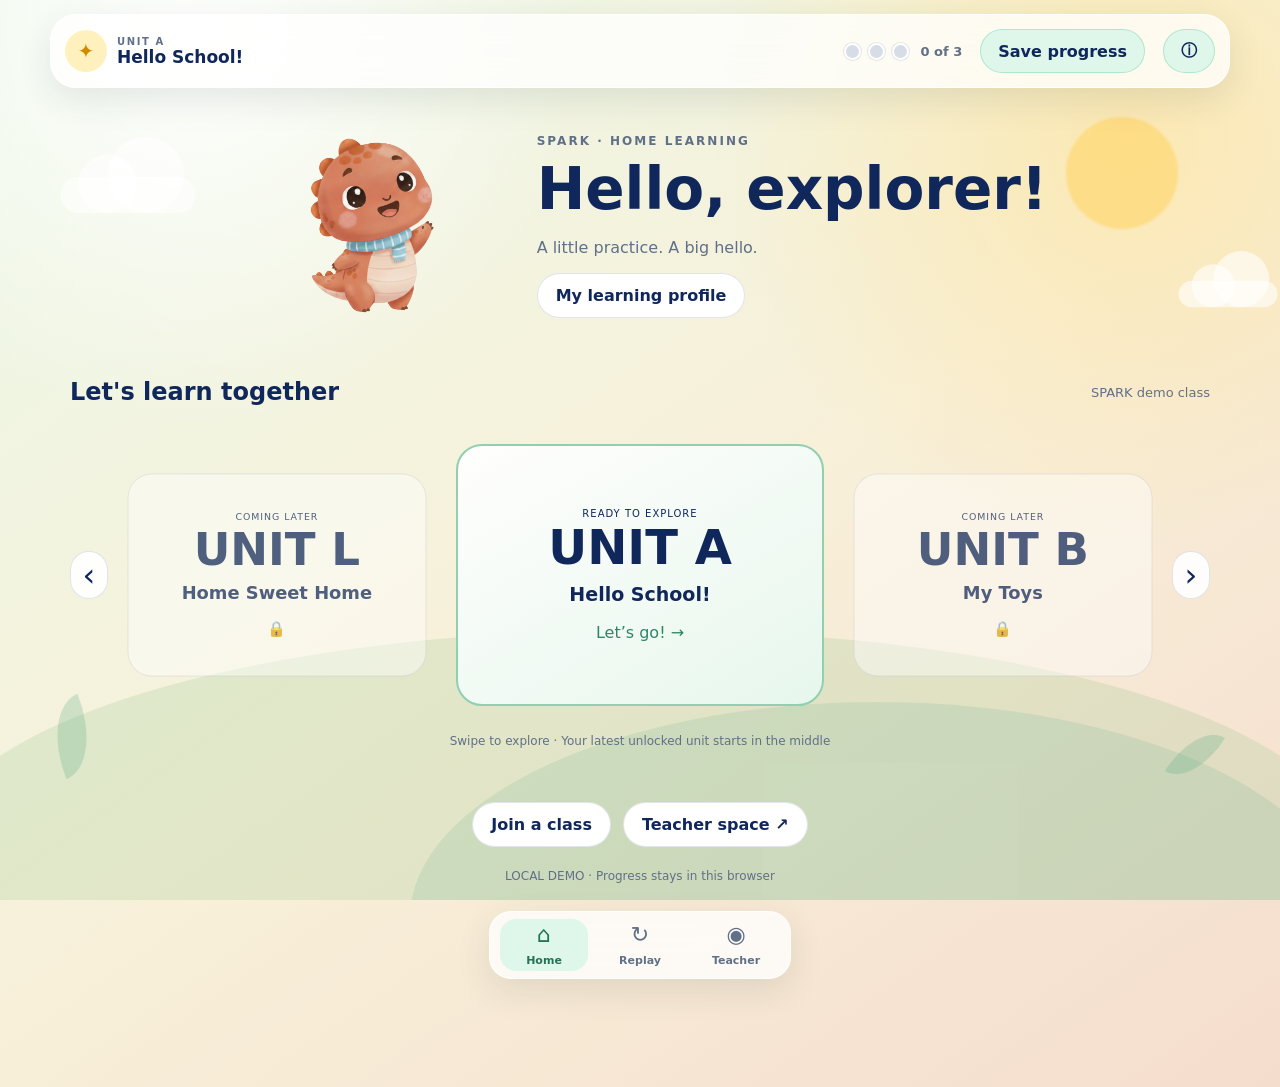
==== commit 6ef3d12f: "Check spoken answers in Vocabulary and Talk with Sparky Both recorders keep saving and replaying the" ====
--- a/index.html
+++ b/index.html
@@ -254,6 +254,8 @@
     <dialog id="profileDialog" class="info-dialog"><form id="profileForm"><button type="button" id="closeProfile" class="dialog-close" aria-label="Close">×</button><p class="eyebrow">LOCAL DEMO PROFILE</p><h2>Ready to explore?</h2><label>Your name<input id="learnerName" maxlength="40" required autocomplete="off" placeholder="e.g. Alex"></label><label>Class code <small>(optional)</small><input id="learnerClassCode" maxlength="12" autocomplete="off" placeholder="Ask your teacher"></label><p id="profileError" role="status"></p><p class="subtle-note">Use demo names only. Profiles and classes stay on this device.</p><button class="primary-button" type="submit">Let's go!</button></form></dialog>
   </main>
 
+  <script defer src="spark-vosk-realtime.js"></script>
+  <script defer src="spark-speech.js"></script>
   <script defer src="audio_catalog.js"></script>
   <script defer src="demo.js"></script>
   <script defer src="app.js"></script>
